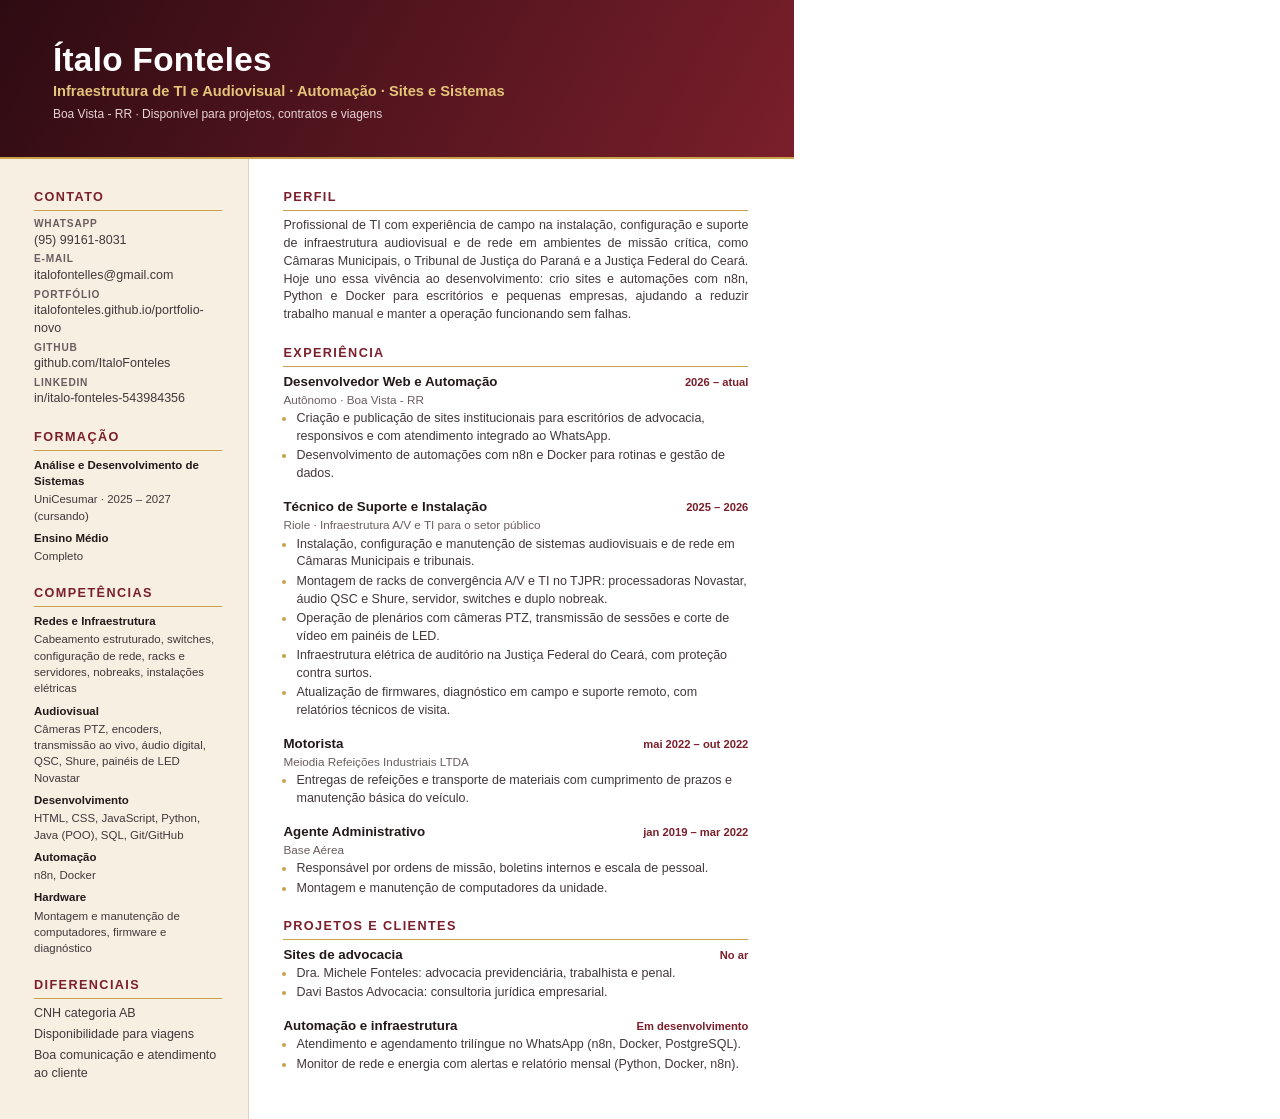
==== curriculo/index.html @ fecb92d3 "feat: novo curriculo em PDF e correcao do e-mail de contato" ====
<!DOCTYPE html>
<!--
  Fonte do currículo. Para gerar o PDF (assets/curriculo.pdf), rode na raiz do projeto:
  "C:\Program Files (x86)\Microsoft\Edge\Application\msedge.exe" --headless=new --no-pdf-header-footer --print-to-pdf="assets\curriculo.pdf" "curriculo\index.html"
-->
<html lang="pt-br">
<head>
  <meta charset="UTF-8">
  <title>Currículo · Ítalo Fonteles</title>
  <style>
    @page { size: A4; margin: 0; }
    :root {
      --vinho: #7a1f2b;
      --vinho-escuro: #2e0b12;
      --dourado: #c9a24b;
      --dourado-claro: #e3c47a;
      --texto: #24191a;
      --suave: #43373a;
      --muted: #6b5d5f;
      --linha: #e3d3b4;
      --lateral: #f6efe2;
    }
    * { box-sizing: border-box; margin: 0; padding: 0; }
    html, body { -webkit-print-color-adjust: exact; print-color-adjust: exact; }
    body {
      width: 210mm; height: 296mm; overflow: hidden;
      display: flex; flex-direction: column;
      font-family: "Segoe UI", Arial, sans-serif;
      font-size: 9.4pt; line-height: 1.42; color: var(--texto); background: #fff;
    }
    a { color: inherit; text-decoration: none; }

    /* Cabeçalho */
    .topo {
      background: linear-gradient(120deg, var(--vinho-escuro), var(--vinho));
      color: #fff; padding: 11mm 14mm 9mm;
      border-bottom: 2.5px solid var(--dourado);
    }
    .topo h1 { font-size: 25pt; font-weight: 700; letter-spacing: .3px; line-height: 1.1; }
    .topo .cargo { color: var(--dourado-claro); font-size: 11pt; margin-top: 3px; font-weight: 600; }
    .topo .local { color: #e7d3d6; font-size: 9pt; margin-top: 4px; }

    /* Corpo em duas colunas */
    .corpo { display: grid; grid-template-columns: 66mm 1fr; flex: 1; min-height: 0; }
    .lateral { background: var(--lateral); padding: 8mm 7mm 8mm 9mm; border-right: 1px solid var(--linha); }
    .principal { padding: 8mm 12mm 8mm 9mm; }

    h2 {
      font-size: 9.5pt; text-transform: uppercase; letter-spacing: 1.4px;
      color: var(--vinho); margin: 0 0 6px; padding-bottom: 3px;
      border-bottom: 1.5px solid var(--dourado);
    }
    section { margin-bottom: 5.5mm; }
    section:last-child { margin-bottom: 0; }

    .lateral ul { list-style: none; }
    .lateral li { margin-bottom: 3px; color: var(--suave); }
    .contato li { word-break: break-word; }
    .contato b { display: block; font-size: 7.6pt; text-transform: uppercase; letter-spacing: .8px; color: var(--muted); }
    .grupo { margin-bottom: 6px; }
    .grupo h3 { font-size: 8.6pt; color: var(--texto); margin-bottom: 2px; }
    .grupo p { color: var(--suave); font-size: 8.6pt; }

    .resumo p { color: var(--suave); text-align: justify; }

    .item { margin-bottom: 4mm; }
    .item:last-child { margin-bottom: 0; }
    .item__topo { display: flex; justify-content: space-between; align-items: baseline; gap: 8px; }
    .item h3 { font-size: 10pt; }
    .item .periodo { font-size: 8.4pt; color: var(--vinho); font-weight: 600; white-space: nowrap; }
    .item .empresa { color: var(--muted); font-size: 8.8pt; margin-bottom: 2px; }
    .item ul { padding-left: 13px; color: var(--suave); }
    .item li { margin-bottom: 1.5px; }
    .item li::marker { color: var(--dourado); }
  </style>
</head>
<body>

  <header class="topo">
    <h1>Ítalo Fonteles</h1>
    <p class="cargo">Infraestrutura de TI e Audiovisual · Automação · Sites e Sistemas</p>
    <p class="local">Boa Vista - RR · Disponível para projetos, contratos e viagens</p>
  </header>

  <div class="corpo">
    <aside class="lateral">
      <section class="contato">
        <h2>Contato</h2>
        <ul>
          <li><b>WhatsApp</b>(95) 99161-8031</li>
          <li><b>E-mail</b>italofontelles@gmail.com</li>
          <li><b>Portfólio</b>italofonteles.github.io/portfolio-novo</li>
          <li><b>GitHub</b>github.com/ItaloFonteles</li>
          <li><b>LinkedIn</b>in/italo-fonteles-543984356</li>
        </ul>
      </section>

      <section>
        <h2>Formação</h2>
        <div class="grupo">
          <h3>Análise e Desenvolvimento de Sistemas</h3>
          <p>UniCesumar · 2025 – 2027 (cursando)</p>
        </div>
        <div class="grupo">
          <h3>Ensino Médio</h3>
          <p>Completo</p>
        </div>
      </section>

      <section>
        <h2>Competências</h2>
        <div class="grupo">
          <h3>Redes e Infraestrutura</h3>
          <p>Cabeamento estruturado, switches, configuração de rede, racks e servidores, nobreaks, instalações elétricas</p>
        </div>
        <div class="grupo">
          <h3>Audiovisual</h3>
          <p>Câmeras PTZ, encoders, transmissão ao vivo, áudio digital, QSC, Shure, painéis de LED Novastar</p>
        </div>
        <div class="grupo">
          <h3>Desenvolvimento</h3>
          <p>HTML, CSS, JavaScript, Python, Java (POO), SQL, Git/GitHub</p>
        </div>
        <div class="grupo">
          <h3>Automação</h3>
          <p>n8n, Docker</p>
        </div>
        <div class="grupo">
          <h3>Hardware</h3>
          <p>Montagem e manutenção de computadores, firmware e diagnóstico</p>
        </div>
      </section>

      <section>
        <h2>Diferenciais</h2>
        <ul>
          <li>CNH categoria AB</li>
          <li>Disponibilidade para viagens</li>
          <li>Boa comunicação e atendimento ao cliente</li>
        </ul>
      </section>
    </aside>

    <main class="principal">
      <section class="resumo">
        <h2>Perfil</h2>
        <p>
          Profissional de TI com experiência de campo na instalação, configuração e suporte de
          infraestrutura audiovisual e de rede em ambientes de missão crítica, como Câmaras
          Municipais, o Tribunal de Justiça do Paraná e a Justiça Federal do Ceará. Hoje uno essa
          vivência ao desenvolvimento: crio sites e automações com n8n, Python e Docker para
          escritórios e pequenas empresas, ajudando a reduzir trabalho manual e manter a
          operação funcionando sem falhas.
        </p>
      </section>

      <section>
        <h2>Experiência</h2>

        <div class="item">
          <div class="item__topo"><h3>Desenvolvedor Web e Automação</h3><span class="periodo">2026 – atual</span></div>
          <p class="empresa">Autônomo · Boa Vista - RR</p>
          <ul>
            <li>Criação e publicação de sites institucionais para escritórios de advocacia, responsivos e com atendimento integrado ao WhatsApp.</li>
            <li>Desenvolvimento de automações com n8n e Docker para rotinas e gestão de dados.</li>
          </ul>
        </div>

        <div class="item">
          <div class="item__topo"><h3>Técnico de Suporte e Instalação</h3><span class="periodo">2025 – 2026</span></div>
          <p class="empresa">Riole · Infraestrutura A/V e TI para o setor público</p>
          <ul>
            <li>Instalação, configuração e manutenção de sistemas audiovisuais e de rede em Câmaras Municipais e tribunais.</li>
            <li>Montagem de racks de convergência A/V e TI no TJPR: processadoras Novastar, áudio QSC e Shure, servidor, switches e duplo nobreak.</li>
            <li>Operação de plenários com câmeras PTZ, transmissão de sessões e corte de vídeo em painéis de LED.</li>
            <li>Infraestrutura elétrica de auditório na Justiça Federal do Ceará, com proteção contra surtos.</li>
            <li>Atualização de firmwares, diagnóstico em campo e suporte remoto, com relatórios técnicos de visita.</li>
          </ul>
        </div>

        <div class="item">
          <div class="item__topo"><h3>Motorista</h3><span class="periodo">mai 2022 – out 2022</span></div>
          <p class="empresa">Meiodia Refeições Industriais LTDA</p>
          <ul>
            <li>Entregas de refeições e transporte de materiais com cumprimento de prazos e manutenção básica do veículo.</li>
          </ul>
        </div>

        <div class="item">
          <div class="item__topo"><h3>Agente Administrativo</h3><span class="periodo">jan 2019 – mar 2022</span></div>
          <p class="empresa">Base Aérea</p>
          <ul>
            <li>Responsável por ordens de missão, boletins internos e escala de pessoal.</li>
            <li>Montagem e manutenção de computadores da unidade.</li>
          </ul>
        </div>
      </section>

      <section>
        <h2>Projetos e clientes</h2>
        <div class="item">
          <div class="item__topo"><h3>Sites de advocacia</h3><span class="periodo">No ar</span></div>
          <ul>
            <li>Dra. Michele Fonteles: advocacia previdenciária, trabalhista e penal.</li>
            <li>Davi Bastos Advocacia: consultoria jurídica empresarial.</li>
          </ul>
        </div>
        <div class="item">
          <div class="item__topo"><h3>Automação e infraestrutura</h3><span class="periodo">Em desenvolvimento</span></div>
          <ul>
            <li>Atendimento e agendamento trilíngue no WhatsApp (n8n, Docker, PostgreSQL).</li>
            <li>Monitor de rede e energia com alertas e relatório mensal (Python, Docker, n8n).</li>
          </ul>
        </div>
      </section>
    </main>
  </div>

</body>
</html>
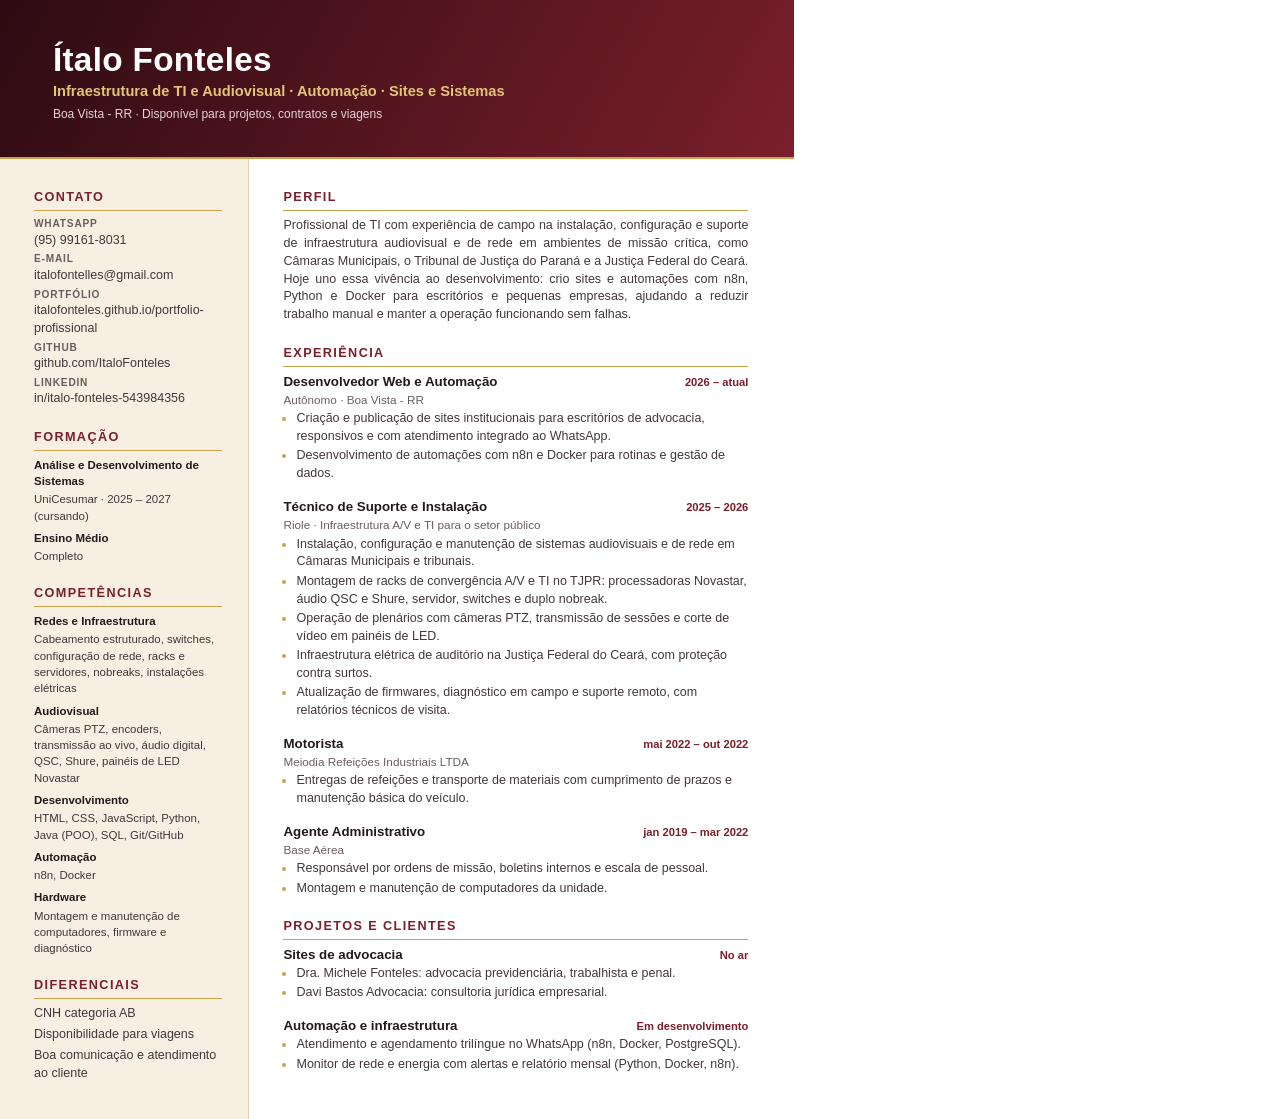
==== commit 276b212e: "docs: atualiza link do portfolio" ====
--- a/curriculo/index.html
+++ b/curriculo/index.html
@@ -89,7 +89,7 @@
         <ul>
           <li><b>WhatsApp</b>(95) 99161-8031</li>
           <li><b>E-mail</b>italofontelles@gmail.com</li>
-          <li><b>Portfólio</b>italofonteles.github.io/portfolio-novo</li>
+          <li><b>Portfólio</b>italofonteles.github.io/portfolio-profissional</li>
           <li><b>GitHub</b>github.com/ItaloFonteles</li>
           <li><b>LinkedIn</b>in/italo-fonteles-543984356</li>
         </ul>
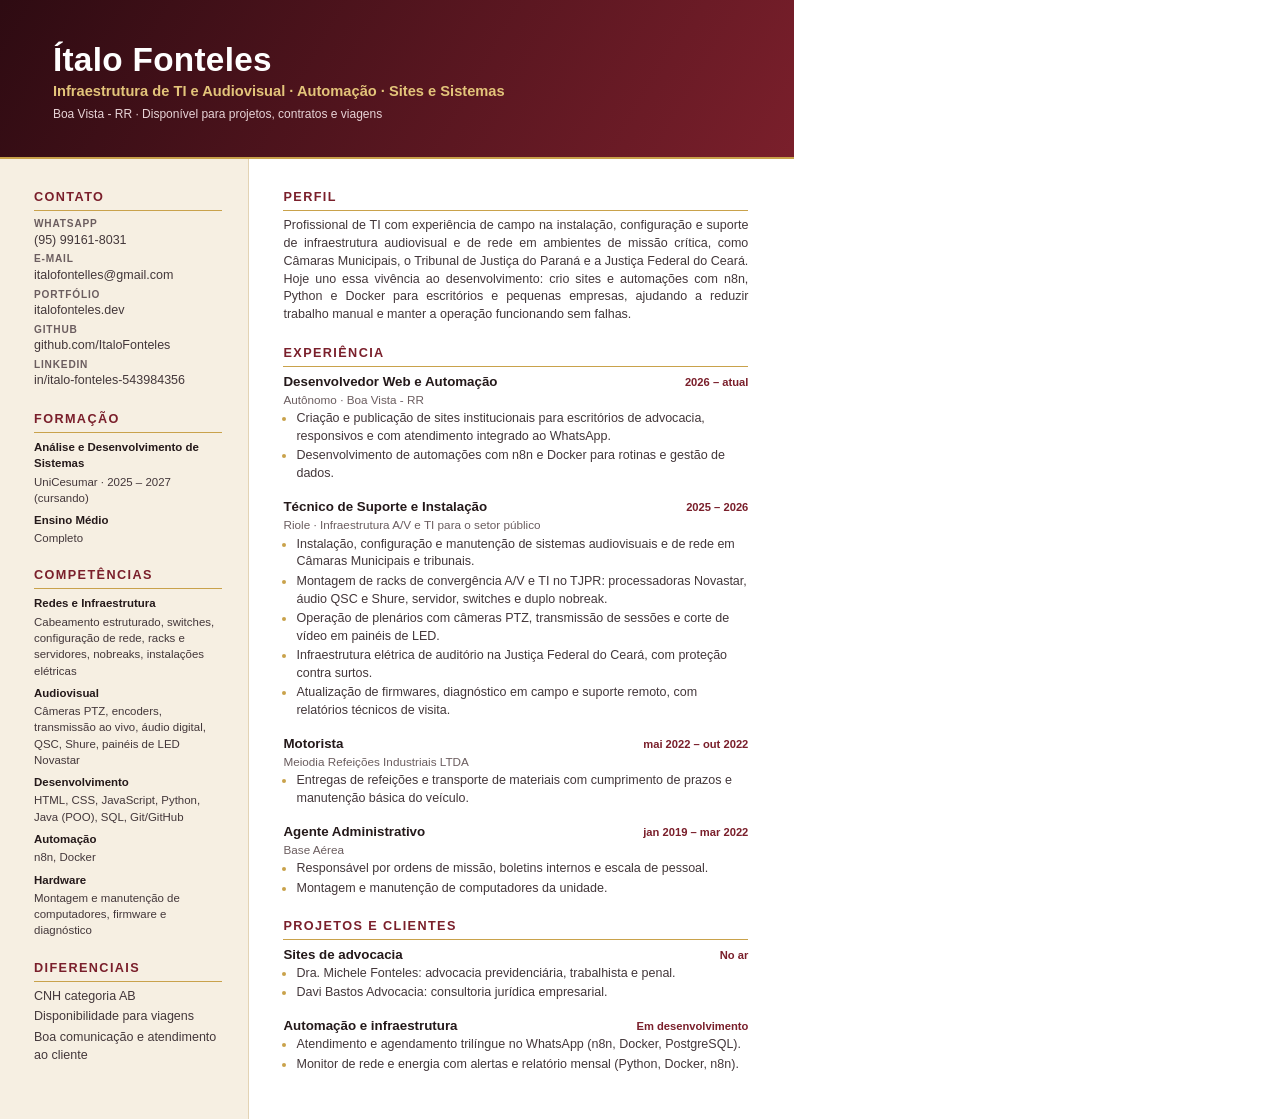
==== commit 5598d8ed: "feat: usa o dominio italofonteles.dev em todos os links" ====
--- a/curriculo/index.html
+++ b/curriculo/index.html
@@ -89,7 +89,7 @@
         <ul>
           <li><b>WhatsApp</b>(95) 99161-8031</li>
           <li><b>E-mail</b>italofontelles@gmail.com</li>
-          <li><b>Portfólio</b>italofonteles.github.io/portfolio-profissional</li>
+          <li><b>Portfólio</b>italofonteles.dev</li>
           <li><b>GitHub</b>github.com/ItaloFonteles</li>
           <li><b>LinkedIn</b>in/italo-fonteles-543984356</li>
         </ul>
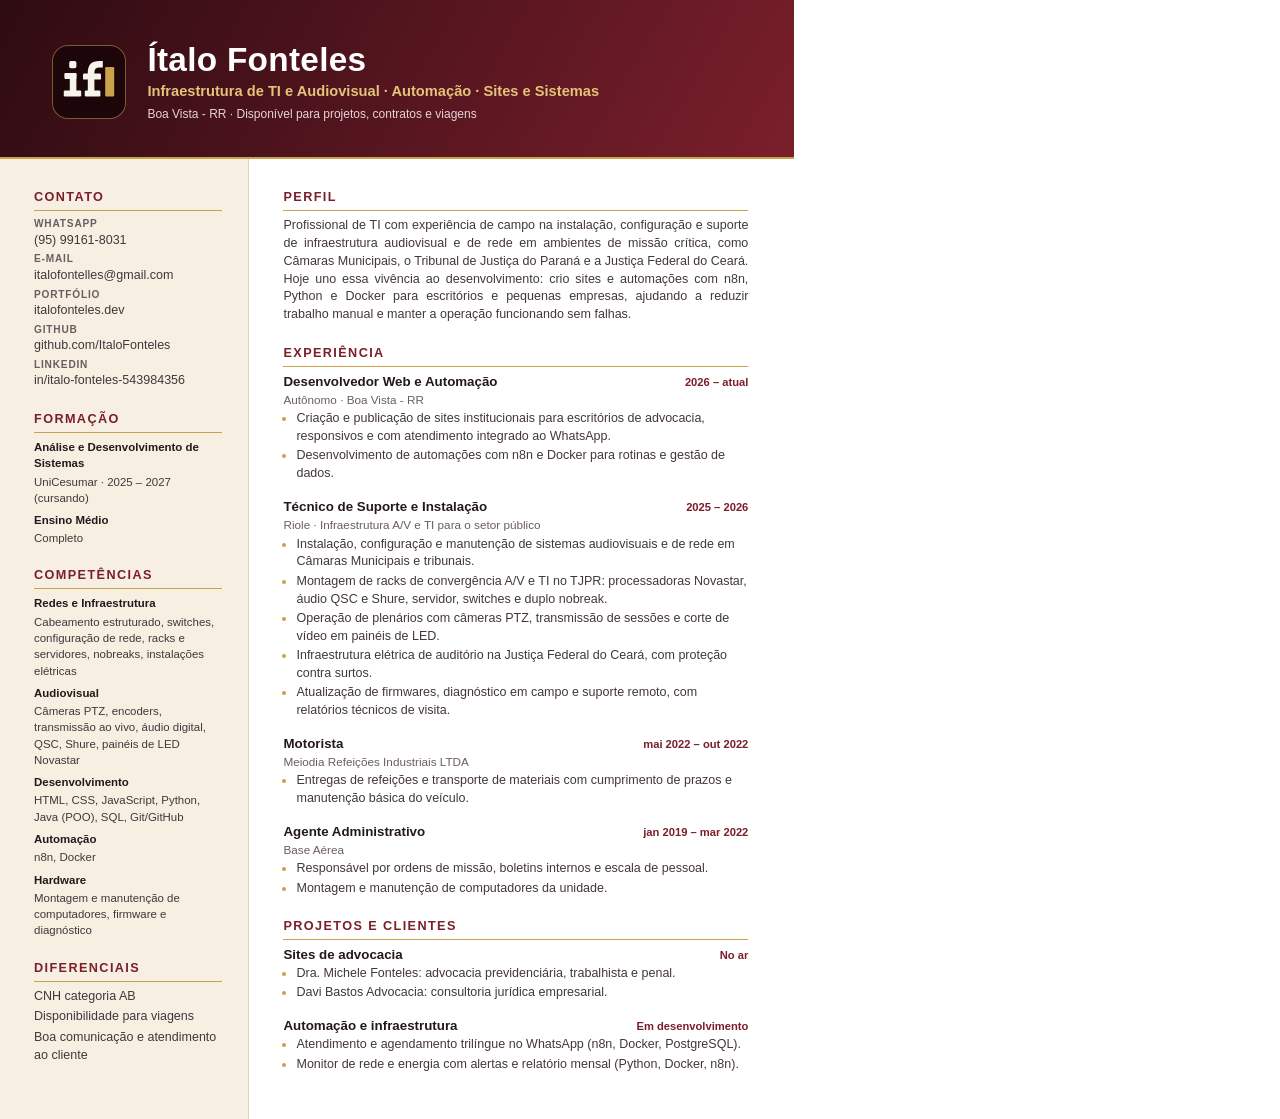
==== commit 8238241e: "feat: marca if com cursor no menu, favicon, curriculo e imagem de compartilhamento" ====
--- a/curriculo/index.html
+++ b/curriculo/index.html
@@ -35,7 +35,9 @@
       background: linear-gradient(120deg, var(--vinho-escuro), var(--vinho));
       color: #fff; padding: 11mm 14mm 9mm;
       border-bottom: 2.5px solid var(--dourado);
-    }
+      display: flex; align-items: center; gap: 6mm;
+    }
+    .topo .marca { width: 19mm; height: 19mm; flex-shrink: 0; border-radius: 4mm; box-shadow: 0 0 0 1px rgba(201, 162, 75, .5); }
     .topo h1 { font-size: 25pt; font-weight: 700; letter-spacing: .3px; line-height: 1.1; }
     .topo .cargo { color: var(--dourado-claro); font-size: 11pt; margin-top: 3px; font-weight: 600; }
     .topo .local { color: #e7d3d6; font-size: 9pt; margin-top: 4px; }
@@ -77,9 +79,12 @@
 <body>
 
   <header class="topo">
-    <h1>Ítalo Fonteles</h1>
-    <p class="cargo">Infraestrutura de TI e Audiovisual · Automação · Sites e Sistemas</p>
-    <p class="local">Boa Vista - RR · Disponível para projetos, contratos e viagens</p>
+    <img class="marca" src="../assets/marca/icone.svg" alt="">
+    <div>
+      <h1>Ítalo Fonteles</h1>
+      <p class="cargo">Infraestrutura de TI e Audiovisual · Automação · Sites e Sistemas</p>
+      <p class="local">Boa Vista - RR · Disponível para projetos, contratos e viagens</p>
+    </div>
   </header>
 
   <div class="corpo">
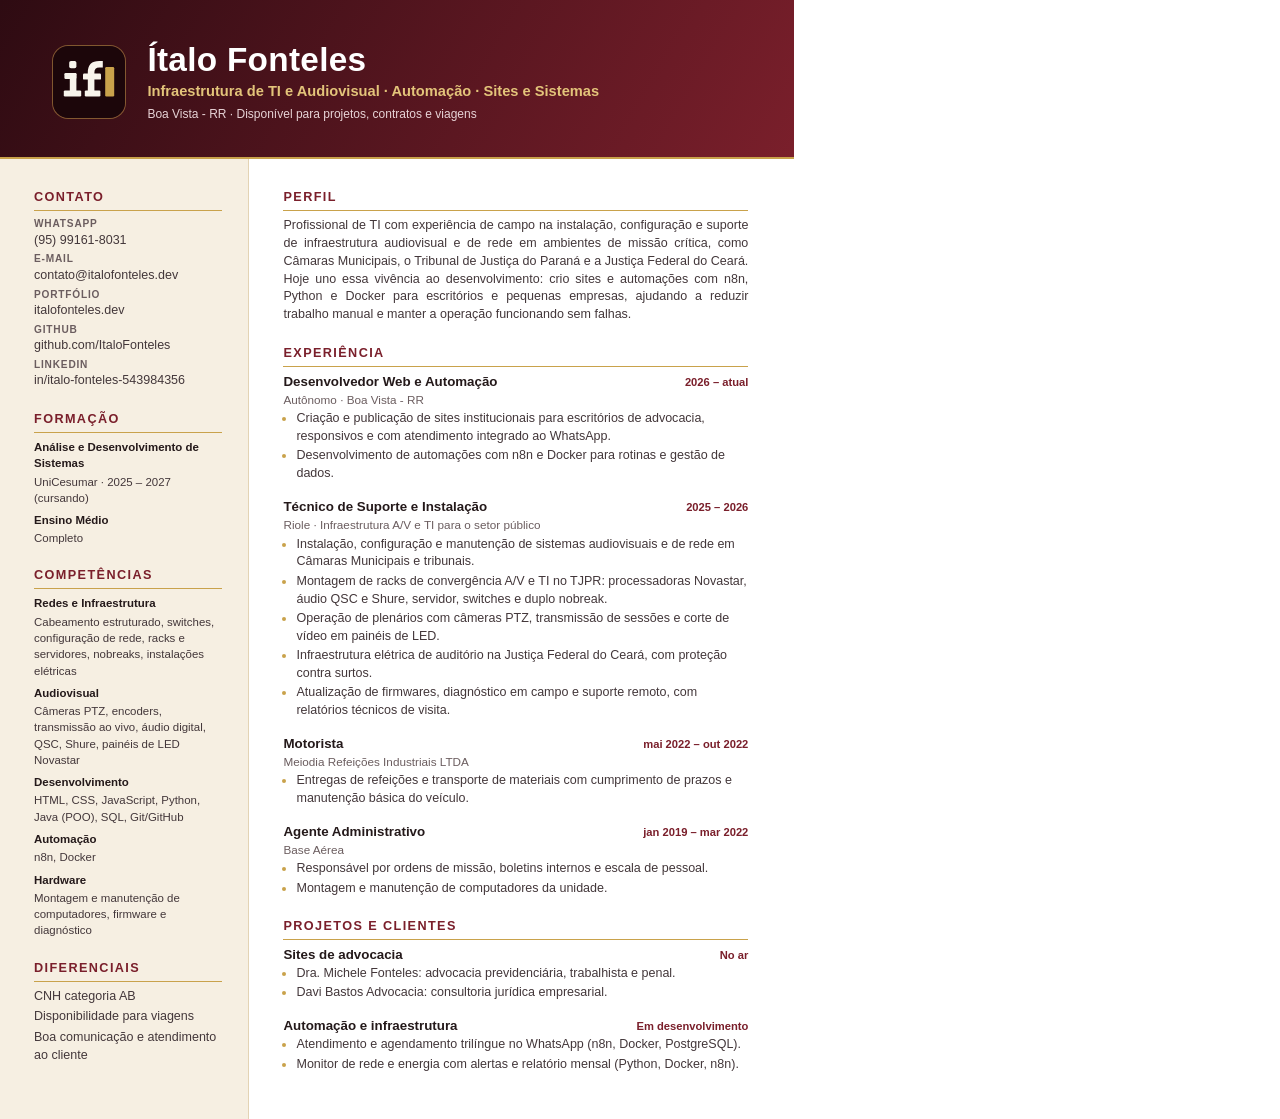
==== commit b7723db7: "feat: e-mail profissional contato@italofonteles.dev no site e curriculo" ====
--- a/curriculo/index.html
+++ b/curriculo/index.html
@@ -93,7 +93,7 @@
         <h2>Contato</h2>
         <ul>
           <li><b>WhatsApp</b>(95) 99161-8031</li>
-          <li><b>E-mail</b>italofontelles@gmail.com</li>
+          <li><b>E-mail</b>contato@italofonteles.dev</li>
           <li><b>Portfólio</b>italofonteles.dev</li>
           <li><b>GitHub</b>github.com/ItaloFonteles</li>
           <li><b>LinkedIn</b>in/italo-fonteles-543984356</li>
